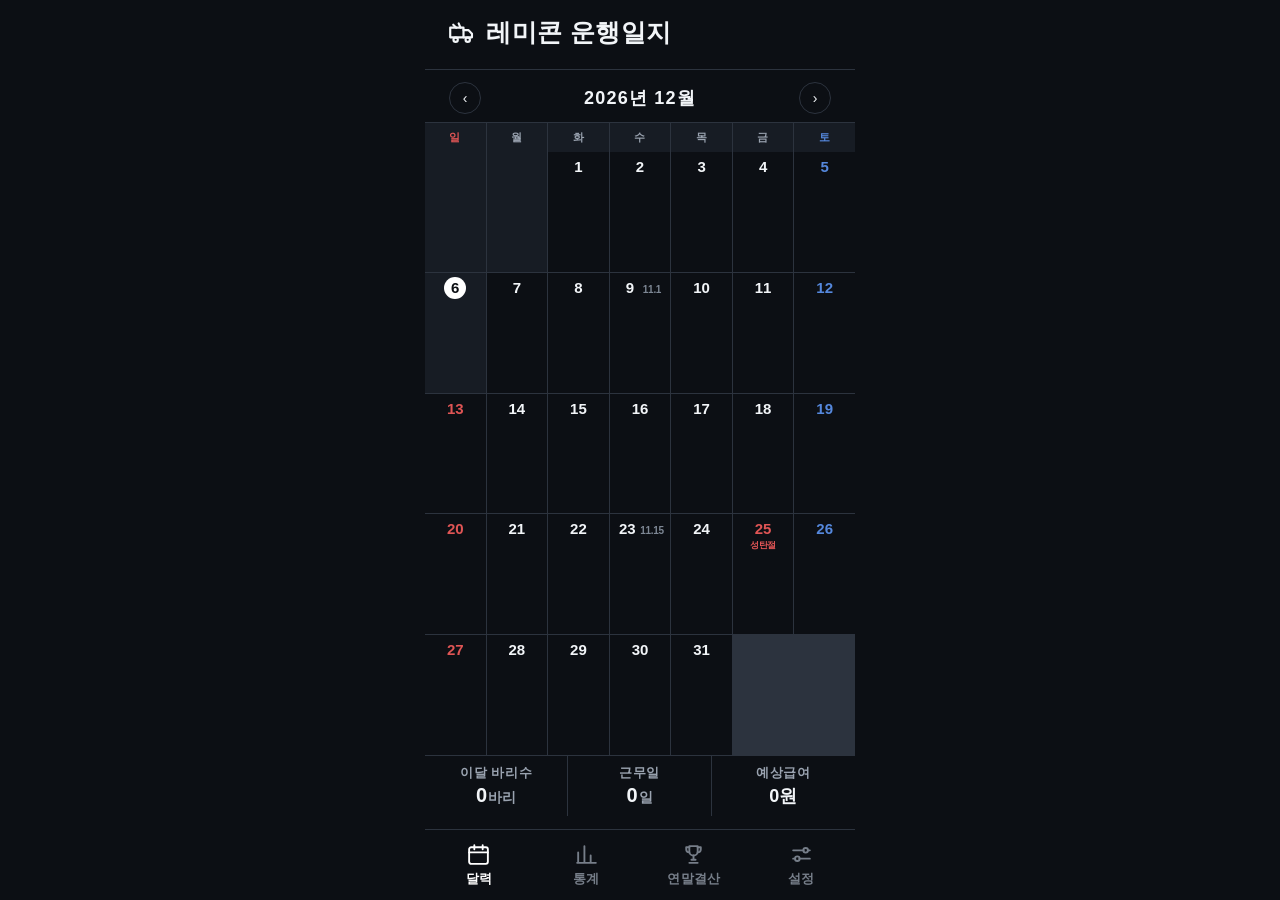
==== index.html @ 8e3e1215 "fix: 종료 km 미입력 시 운행거리·유류량이 마이너스로 나오던 문제 시작 km만 입력하고 종료 km가 비어 있으면 하루 운행거리가 0 - skm 으로 계산되어 통계 탭에 -2," ====
<!DOCTYPE html>
<html lang="ko">
<head>
<meta charset="UTF-8">
<meta name="viewport" content="width=device-width, initial-scale=1.0, minimum-scale=1.0, maximum-scale=1.0, user-scalable=no">
<meta name="apple-mobile-web-app-capable" content="yes">
<meta name="apple-mobile-web-app-status-bar-style" content="black-translucent">
<meta name="apple-mobile-web-app-title" content="운행일지">
<title>🚛 레미콘 운행일지</title>
<link rel="stylesheet" href="css/style.css?v=13">
<link rel="manifest" href="manifest.json">
</head>
<body>
<div class="app">
  <div id="ptr-indicator" class="ptr-indicator">
    <span class="ptr-icon">🔄</span>
    <span class="ptr-text">당겨서 새로고침</span>
  </div>
  <div class="hdr">
    <div>
      <div class="hdr-t"><svg class="hdr-ic" viewBox="0 0 24 24" fill="none" stroke="currentColor" stroke-width="1.8" stroke-linecap="round" stroke-linejoin="round"><path d="M1 8h11v8H1z"/><path d="M12 10h4l3 3v3h-7"/><circle cx="5.5" cy="18" r="1.8"/><circle cx="15.5" cy="18" r="1.8"/><path d="M3.5 5.5 6 8M8 4.5 9.5 8"/></svg>레미콘 운행일지</div>
      <div class="hdr-s" id="hS"></div>
    </div>
  </div>
  <div class="content" id="mc"></div>
  <nav class="nav">
    <button class="nb on" id="nbCalendar" onclick="go('calendar')"><span class="ni"><svg viewBox="0 0 24 24" fill="none" stroke="currentColor" stroke-width="1.8" stroke-linecap="round" stroke-linejoin="round"><rect x="3" y="5" width="18" height="16" rx="2"/><path d="M3 10h18M8 3v4M16 3v4"/></svg></span>달력</button>
    <button class="nb" id="nbStats" onclick="go('stats')"><span class="ni"><svg viewBox="0 0 24 24" fill="none" stroke="currentColor" stroke-width="1.8" stroke-linecap="round" stroke-linejoin="round"><path d="M4 20V10M10 20V4M16 20v-7M21 20H3"/></svg></span>통계</button>
    <button class="nb" id="nbAnnual" onclick="go('annual')"><span class="ni"><svg viewBox="0 0 24 24" fill="none" stroke="currentColor" stroke-width="1.8" stroke-linecap="round" stroke-linejoin="round"><path d="M8 4h8v5a4 4 0 0 1-8 0z"/><path d="M8 5H5v2a3 3 0 0 0 3 3M16 5h3v2a3 3 0 0 1-3 3M12 13v4M8 20h8M10 17h4"/></svg></span>연말결산</button>
    <button class="nb" id="nbConfig" onclick="go('config')"><span class="ni"><svg viewBox="0 0 24 24" fill="none" stroke="currentColor" stroke-width="1.8" stroke-linecap="round" stroke-linejoin="round"><path d="M4 8h10M18 8h2M4 16h2M10 16h10"/><circle cx="16" cy="8" r="2.2"/><circle cx="8" cy="16" r="2.2"/></svg></span>설정</button>
  </nav>
</div>
<script src="js/kcal.js?v=1"></script>
<script src="js/app.js?v=17"></script>
<script>
if('serviceWorker' in navigator) {
  navigator.serviceWorker.register('./sw.js').then(function(reg) {
    /* 새 버전을 다 받아두면 하단에 띠를 띄운다.
       controller 가 있다는 건 이미 쓰던 앱이 있다는 뜻 — 최초 설치는 제외된다.
       자동 새로고침은 하지 않는다 (기록 쓰던 중이면 입력이 날아간다) */
    reg.addEventListener('updatefound', function() {
      var sw = reg.installing;
      if (!sw) return;
      sw.addEventListener('statechange', function() {
        if (sw.state === 'installed' && navigator.serviceWorker.controller) {
          if (window.showUpdateBar) window.showUpdateBar();
        }
      });
    });
  }).catch(function(){});
}
</script>
</body>
</html>
---- css/style.css ----
/* ── 리셋 ── */
*{box-sizing:border-box;margin:0;padding:0}

/* ── D-DIN 폰트 (SpaceX 서체 대안: Inter) ── */
@import url('https://fonts.googleapis.com/css2?family=Inter:wght@400;700&display=swap');

/* ── 디자인 토큰 (SpaceX 팔레트) ── */
:root{
  /* Surface — 순수 블랙 대신 층이 보이는 다크 그레이 */
  --canvas-night:#0c0f14;
  --canvas-night-soft:#171c24;
  --canvas-light:#ffffff;
  --canvas-cool:#f4f5f7;

  /* Hairline */
  --hairline-dark:#2c333e;
  --hairline-light:#e3e6ea;

  /* Text */
  --on-primary:#f2f5f8;
  --on-primary-mute:#c3cad4;
  --ink:#000000;
  --ink-mute:#5a5a5f;

  /* Spacing */
  --sp-xxs:4px;
  --sp-xs:8px;
  --sp-sm:12px;
  --sp-md:16px;
  --sp-lg:18px;
  --sp-xl:24px;
  --sp-xxl:32px;
  --sp-huge:48px;

  /* Radius */
  --r-xs:4px;
  --r-sm:8px;
  --r-md:16px;
  --r-pill:32px;

  /* Theme alias — 기존 --th-* 참조 코드와 호환 */
  --th-primary:#0c0f14;
  --th-primary-dark:#171c24;
  --th-accent:#ffffff;
  --th-bg:#0c0f14;
  --th-bg2:#171c24;
  --th-border:#2c333e;
  --th-text:#f2f5f8;
  --th-muted:#9aa3b0;
  --th-nav-active:#ffffff;
  --th-btn-save:#ffffff;

  /* 달력 날짜 색 — 일요일·공휴일 / 토요일 / 음력·절기 / 등록 기념일 */
  --th-holiday:#e05555;
  --th-sat:#5588dd;
  --th-lunar:#7d8794;
  --th-event:#e8a33d;

  /* Badges - Dark Mode (Default) — 대비 강화 */
  --badge-fuel-bg: rgba(52, 211, 153, 0.22);
  --badge-fuel-text: #52e5ae;
  --badge-ot-bg: rgba(167, 139, 250, 0.24);
  --badge-ot-text: #c4b0fc;
  --badge-toll-bg: rgba(96, 165, 250, 0.24);
  --badge-toll-text: #8fc0ff;
  --badge-ww-bg: rgba(16, 185, 129, 0.24);
  --badge-ww-text: #4be3b0;
  --badge-ot2-bg: rgba(251, 146, 60, 0.24);
  --badge-ot2-text: #ffab5e;
}

/* ── 화이트 테마 (전체 팔레트 반전) ── */
html.theme-white{
  --th-primary:#ffffff;
  --th-primary-dark:#f4f5f7;
  --th-accent:#111418;
  --th-bg:#ffffff;
  --th-bg2:#f4f5f7;
  --th-border:#e0e3e8;
  --th-text:#111418;
  --th-muted:#667080;
  --th-nav-active:#111418;
  --th-btn-save:#111418;
  --on-primary:#111418;
  --on-primary-mute:#495261;
  --canvas-night:#ffffff;
  --canvas-night-soft:#f4f5f7;
  --hairline-dark:#e0e3e8;

  /* 달력 날짜 색 — 흰 배경에서 대비가 나오도록 어둡게 */
  --th-holiday:#d32f2f;
  --th-sat:#1a5fb4;
  --th-lunar:#8a94a3;
  --th-event:#b06000;

  /* Badges - Light Mode */
  --badge-fuel-bg: #e6f4ea;
  --badge-fuel-text: #137333;
  --badge-ot-bg: #f3e8fd;
  --badge-ot-text: #681da8;
  --badge-toll-bg: #e8f0fe;
  --badge-toll-text: #1a73e8;
  --badge-ww-bg: #e6f4ea;
  --badge-ww-text: #137333;
  --badge-ot2-bg: #fef7e0;
  --badge-ot2-text: #b06000;
}

/* ── 폰트 기본 ── */
body{
  font-family:'Inter','Arial Narrow',Arial,sans-serif;
  overscroll-behavior:none;
  user-select:none;
  -webkit-user-select:none;
  touch-action:manipulation;
  background:var(--canvas-night);
  color:var(--on-primary);
}

/* ── 앱 레이아웃 ── */
.app{
  max-width:430px;
  margin:0 auto;
  display:flex;
  flex-direction:column;
  background:var(--canvas-night);
  color:var(--on-primary);
  min-height:100vh;
  min-height:100dvh;
  height:100vh;
  height:100dvh;
  position: relative;
  overflow: hidden;
}

/* ── 헤더 ── */
.hdr{
  background:transparent;
  color:var(--on-primary);
  padding:var(--sp-md) var(--sp-xl);
  padding-top:max(var(--sp-md),env(safe-area-inset-top));
  display:flex;
  align-items:center;
  position:sticky;
  top:0;
  z-index:10;
  border-bottom:1px solid var(--hairline-dark);
  background:var(--canvas-night);
}
.hdr-t{
  font-size:25px;
  font-weight:700;
  letter-spacing:0.5px;
  color:var(--on-primary);
}
.hdr-s{
  font-size:15px;
  color:var(--on-primary-mute);
  margin-top:4px;
  letter-spacing:0.5px;
}

/* ── 컨텐츠 영역 ── */
.content{
  flex:1;
  overflow-y:auto;
  padding-bottom:calc(88px + env(safe-area-inset-bottom));
  touch-action:pan-y;
}

/* ── 하단 네비게이션 ── */
.nav{
  position:fixed;
  bottom:0;
  left:50%;
  transform:translateX(-50%);
  width:100%;
  max-width:430px;
  background:var(--canvas-night);
  border-top:1px solid var(--hairline-dark);
  display:flex;
  z-index:10;
  padding-bottom:calc(env(safe-area-inset-bottom) + 6px);
  padding-top:4px;
}
.nb{
  flex:1;
  padding:8px 0 6px;
  background:none;
  border:none;
  cursor:pointer;
  display:flex;
  flex-direction:column;
  align-items:center;
  gap:3px;
  color:var(--th-muted);
  font-size:13px;
  font-weight:700;
  letter-spacing:0.2px;
  font-family:'Inter','Arial Narrow',Arial,sans-serif;
  opacity:.75;
}
.nb.on{color:var(--th-nav-active);opacity:1}
.ni{display:flex;align-items:center;justify-content:center}
.ni svg{width:25px;height:25px;display:block}
.hdr-t{display:flex;align-items:center;gap:8px}
.hdr-ic{width:29px;height:29px;flex-shrink:0}

/* ── 달력 ── */
.mnav{
  display:flex;
  align-items:center;
  justify-content:space-between;
  padding:var(--sp-sm) var(--sp-xl) var(--sp-xs);
}
.ml{
  font-size:18px;
  font-weight:700;
  letter-spacing:1.2px;
  text-transform:uppercase;
  color:var(--on-primary);
}
.ma{
  background:transparent;
  border:1px solid var(--hairline-dark);
  border-radius:var(--r-pill);
  width:32px;
  height:32px;
  cursor:pointer;
  color:var(--on-primary);
  font-size:14px;
  display:flex;
  align-items:center;
  justify-content:center;
}
.ma:active{background:rgba(255,255,255,.08)}

/* 캘린더 꽉차게 */
.content.cal-mode{display:flex;flex-direction:column;overflow:hidden;min-height:0;padding-bottom:calc(84px + env(safe-area-inset-bottom))}
.cal-page{flex:1;display:flex;flex-direction:column;min-height:0;overflow:hidden}
.cgrid{min-height:0}
.cc{min-height:0}
.cweek{display:grid;grid-template-columns:repeat(7,1fr);background:var(--hairline-dark);gap:1px;border-top:1px solid var(--hairline-dark)}
.cgrid{display:grid;grid-template-columns:repeat(7,1fr);gap:1px;background:var(--hairline-dark);flex:1;grid-auto-rows:1fr;overflow:hidden}
.ch{
  background:var(--canvas-night-soft);
  text-align:center;
  font-size:11px;
  font-weight:700;
  letter-spacing:0.8px;
  text-transform:uppercase;
  padding:7px 0;
  color:var(--th-muted);
}
.ch:first-child{color:var(--th-holiday)}.ch:last-child{color:var(--th-sat)}
.cc{
  background:var(--canvas-night);
  padding:4px 2px;
  cursor:pointer;
  display:flex;
  flex-direction:column;
  align-items:center;
  gap:1px;
  overflow:hidden;
}
.cc:active{opacity:.6}.cc.empty{background:var(--canvas-night-soft);cursor:default}
.cc.today{background:var(--canvas-night-soft)}
.cc.today .dn{
  background:var(--th-accent);
  color:var(--canvas-night)!important;
  border-radius:50%;
  width:22px;height:22px;
  display:flex;align-items:center;justify-content:center;
  font-weight:700;
}
.cc:nth-child(7n+1) .dn{color:var(--th-holiday)}.cc:nth-child(7n) .dn{color:var(--th-sat)}
.dn{font-size:15px;font-weight:700;line-height:22px;min-width:22px;text-align:center;letter-spacing:0}

/* ── 음력 · 공휴일 (반드시 위 nth-child 규칙 뒤에 둘 것 — 특정도가 같아 순서로 이긴다) ── */
.dtop{display:flex;align-items:baseline;justify-content:center;gap:2px;max-width:100%;flex-shrink:0}
/* 초하루·보름에만 나오므로 매일 찍을 때보다 조금 키웠다 */
.lun{font-size:10px;font-weight:700;line-height:1;color:var(--th-lunar);letter-spacing:-0.3px;flex-shrink:0}
.dsub{
  font-size:9px;font-weight:600;line-height:1.1;letter-spacing:-0.5px;
  max-width:100%;white-space:nowrap;overflow:hidden;text-overflow:ellipsis;flex-shrink:0;
  color:var(--th-lunar);
}
.dsub.holi{color:var(--th-holiday)}
.dsub.event{color:var(--th-event)}
.cgrid .cc .dn.holi{color:var(--th-holiday)}
/* 오늘이 공휴일이면 흰 알약 대신 빨간 알약 */
.cc.today .dn.holi{background:var(--th-holiday);color:#fff!important}

/* 스와이프 애니메이션 */
@keyframes slideFromRight{from{opacity:0;transform:translateX(36px)}to{opacity:1;transform:translateX(0)}}
@keyframes slideFromLeft{from{opacity:0;transform:translateX(-36px)}to{opacity:1;transform:translateX(0)}}
.cal-page.anim-left{animation:slideFromRight .26s cubic-bezier(.22,.61,.36,1)}
.cal-page.anim-right{animation:slideFromLeft .26s cubic-bezier(.22,.61,.36,1)}

.cbadge{border-radius:var(--r-xs);font-size:11px;font-weight:700;min-width:24px;height:19px;padding:0 4px;display:flex;align-items:center;justify-content:center;letter-spacing:0.3px}
.cbadge-off{font-size:10px;border-radius:var(--r-xs);padding:2px 4px;height:17px;display:flex;align-items:center;font-weight:700}
.off-v{background:rgba(255,200,0,.15);color:#d4a800}.off-r{background:rgba(220,50,50,.15);color:#e05555}
.mini-row{display:flex;gap:3px;flex-wrap:wrap;justify-content:center;max-width:100%}
.mbadge{font-size:9px;font-weight:700;border-radius:4px;padding:2px 4px;line-height:1.4;display:inline-block}
.mbadge.fuel{background:var(--badge-fuel-bg);color:var(--badge-fuel-text)}
.mbadge.ot{background:var(--badge-ot-bg);color:var(--badge-ot-text)}
.mbadge.toll{background:var(--badge-toll-bg);color:var(--badge-toll-text)}
.mbadge.ww{background:var(--badge-ww-bg);color:var(--badge-ww-text)}
.mbadge.ot2{background:var(--badge-ot2-bg);color:var(--badge-ot2-text)}
.wbadge{background:rgba(5,150,105,.2);color:#34d399}.ot2badge{background:rgba(124,58,237,.2);color:#a78bfa}
.dots{display:flex;gap:2px;margin-top:1px}.dot{width:4px;height:4px;border-radius:50%}
.df{background:#34d399}.dp{background:#fbbf24}.dph{background:#f87171}.dt{background:#60a5fa}

/* 하단 요약 바 */
.sbar{display:grid;grid-template-columns:repeat(3,1fr);border-top:1px solid var(--hairline-dark);flex-shrink:0}
.si{padding:8px 4px;text-align:center;border-right:1px solid var(--hairline-dark)}.si:last-child{border-right:none}
.sl{font-size:13px;color:var(--th-muted);margin-bottom:2px;letter-spacing:0.6px;text-transform:uppercase;font-weight:700}
.sv{font-size:20px;font-weight:700;color:var(--on-primary);white-space:nowrap}.su{font-size:14px;color:var(--th-muted);margin-left:1px}
.legend{padding:6px 12px;display:flex;gap:6px;flex-wrap:wrap;border-bottom:1px solid var(--hairline-dark)}
.li{display:flex;align-items:center;gap:3px;font-size:9px;color:var(--th-muted);letter-spacing:0.3px}.lsw{width:12px;height:10px;border-radius:2px}

/* ── 섹션 헤더 ── */
.shdr,.sec{
  font-size:18px;
  font-weight:700;
  color:var(--th-accent);
  margin:20px 0 10px;
  padding:6px 0 6px var(--sp-xl);
  letter-spacing:0.5px;
  border-bottom:1px solid var(--hairline-dark);
}
.shdr:first-child,.sec:first-child{margin-top:0}

/* ── 기록 폼 ── */
.ef{padding:var(--sp-md) var(--sp-xl) var(--sp-xxl)}
.field{margin-bottom:12px}
.fl{
  font-size:13px;
  color:var(--th-muted);
  margin-bottom:6px;
  display:block;
  font-weight:700;
  letter-spacing:0.8px;
  text-transform:uppercase;
}
.field input,.field textarea,.field select{
  width:100%;
  padding:11px var(--sp-md);
  border:1px solid var(--hairline-dark);
  border-radius:var(--r-xs);
  font-size:17px;
  background:var(--canvas-night-soft);
  color:var(--on-primary);
  outline:none;
  -webkit-appearance:none;
  user-select:text;
  -webkit-user-select:text;
  font-family:'Inter','Arial Narrow',Arial,sans-serif;
}
.field input:focus,.field textarea:focus,.field select:focus{border-color:rgba(255,255,255,.5)}
.field textarea{resize:none;min-height:60px;font-size:16px}
/* 드롭다운도 입력칸과 같은 모양으로 (기본 브라우저 스타일이 테마와 어긋난다) */
.field select{
  font-size:16px;padding-right:26px;cursor:pointer;
  background-image:url("data:image/svg+xml;charset=utf8,%3Csvg xmlns='http://www.w3.org/2000/svg' viewBox='0 0 12 8'%3E%3Cpath d='M1 1l5 5 5-5' fill='none' stroke='%239aa3b0' stroke-width='1.6' stroke-linecap='round'/%3E%3C/svg%3E");
  background-repeat:no-repeat;background-position:right 9px center;background-size:11px;
}
.field select:disabled{opacity:.45;cursor:default}
.r2{display:grid;grid-template-columns:1fr 1fr;gap:9px}
.kmh{font-size:14px;color:var(--th-muted);margin-top:3px}

/* ── 토글 버튼 그룹 ── */
.btns{display:flex;gap:5px}
/* 설정 행(.srow) 안의 켜기/끄기 — 폭을 주지 않으면 동그랗게 찌그러진다 */
.btns.tgl{width:120px;flex-shrink:0}
.btns.tgl .btn{padding:8px 0;font-size:14px}
.btn{
  flex:1;
  padding:9px 4px;
  border:1px solid var(--hairline-dark);
  border-radius:var(--r-pill);
  background:transparent;
  font-size:14px;
  font-weight:700;
  letter-spacing:0.6px;
  text-transform:uppercase;
  cursor:pointer;
  color:var(--th-muted);
  text-align:center;
  font-family:'Inter','Arial Narrow',Arial,sans-serif;
}
.btn.on{background:transparent!important;color:var(--on-primary)!important;border-color:var(--on-primary)!important}
.btn.off-btn.on{color:#fbbf24!important;border-color:#fbbf24!important}
.btn.rep-btn.on{color:#f87171!important;border-color:#f87171!important}
.tbts{display:flex;gap:6px}
.tbt{
  flex:1;
  padding:9px 4px;
  border:1px solid var(--hairline-dark);
  border-radius:var(--r-pill);
  background:transparent;
  font-size:14px;
  font-weight:700;
  letter-spacing:0.6px;
  text-transform:uppercase;
  cursor:pointer;
  color:var(--th-muted);
  text-align:center;
  font-family:'Inter','Arial Narrow',Arial,sans-serif;
}
.tbt.on{background:transparent!important;color:#a78bfa!important;border-color:#a78bfa!important;font-weight:700}
.chint{font-size:15px;font-weight:700;margin-top:4px;letter-spacing:0.3px}

/* ── 카드 공통 ── */
.fuel-card,.km-card,.toll-card{
  background:var(--canvas-night-soft);
  border-radius:var(--r-sm);
  overflow:hidden;
  margin-top:8px;
  border:1px solid var(--hairline-dark);
}
.fuel-card-title,.km-card-title,.toll-card-title{
  background:transparent;
  color:var(--th-muted);
  font-size:12px;
  font-weight:700;
  padding:7px var(--sp-md);
  letter-spacing:1.17px;
  text-transform:uppercase;
  border-bottom:1px solid var(--hairline-dark);
}
.fcrow{display:flex;justify-content:space-between;align-items:center;padding:8px var(--sp-md);border-bottom:1px solid var(--hairline-dark)}
.fcrow:last-child{border-bottom:none}
.fck{font-size:14px;color:var(--th-muted);letter-spacing:0.3px}.fcv{font-size:16px;font-weight:700;color:var(--on-primary)}
.fcv.plus{color:#34d399}.fcv.minus{color:#f87171}.fcv.neutral{color:var(--on-primary)}.fcv.blue{color:#60a5fa}
.fuel-balance-big,.km-total-bar,.toll-total-bar{
  background:var(--canvas-night-soft);
  border-top:1px solid var(--hairline-dark);
  padding:10px var(--sp-md);
  display:flex;
  justify-content:space-between;
  align-items:center;
}
.fbb-label,.km-total-label,.toll-total-label{font-size:12px;color:var(--th-muted);font-weight:700;letter-spacing:0.8px;text-transform:uppercase}
.fbb-val,.km-total-val,.toll-total-val{font-size:22px;font-weight:700;color:var(--on-primary)}
.toll-row{display:flex;justify-content:space-between;align-items:center;padding:7px var(--sp-md);border-bottom:1px solid var(--hairline-dark)}
.toll-row:last-child{border-bottom:none}
.toll-key{font-size:14px;color:var(--th-muted)}.toll-val{font-size:16px;font-weight:700;color:var(--on-primary)}

/* ── 업데이트 알림 팝업 · 내역 ──
   showToast 가 z-index:9999 라 그 아래인 9998 을 쓴다 */
.wn-bg{
  position:fixed;top:0;left:0;right:0;bottom:0;
  background:rgba(0,0,0,.6);
  z-index:9998;
  display:flex;align-items:center;justify-content:center;
  padding:24px;
  animation:wnIn .18s ease;
}
@keyframes wnIn{from{opacity:0}to{opacity:1}}
.wn{
  background:var(--th-bg2);
  border:1px solid var(--th-border);
  border-radius:14px;
  padding:20px;
  width:100%;max-width:340px;max-height:70vh;
  overflow-y:auto;
  box-shadow:0 12px 40px rgba(0,0,0,.45);
}
.wn-ver{font-size:13px;font-weight:700;color:var(--th-muted);letter-spacing:0.4px}
.wn-t{font-size:19px;font-weight:700;color:var(--on-primary);margin:4px 0 12px;line-height:1.4}
.wn-list{list-style:none;padding:0;margin:0}
.wn-list li{
  font-size:15px;line-height:1.6;color:var(--on-primary-mute);
  padding-left:14px;position:relative;margin-bottom:7px;
}
.wn-list li:before{content:'·';position:absolute;left:3px;color:var(--th-muted);font-weight:700}
.wn-btn{margin-top:16px;margin-bottom:0}
/* 설정탭 내역 목록 */
.cl-item{padding:12px 0;border-bottom:1px solid var(--hairline-dark)}
.cl-item:last-child{border-bottom:none;padding-bottom:2px}
.cl-t{font-size:16px;font-weight:700;color:var(--on-primary);margin:3px 0 8px;line-height:1.4}

/* ── 새 버전 알림 띠 ── 하단 탭바 위에 둔다 (상단은 헤더·당겨서새로고침이 쓴다) */
.upbar{
  position:fixed;left:0;right:0;
  bottom:calc(84px + env(safe-area-inset-bottom));
  z-index:9998;
  display:flex;align-items:center;justify-content:space-between;gap:10px;
  margin:0 12px;padding:11px 14px;
  background:var(--th-bg2);
  border:1px solid var(--th-border);
  border-radius:var(--r-sm);
  box-shadow:0 6px 24px rgba(0,0,0,.4);
  animation:upIn .22s ease;
}
@keyframes upIn{from{opacity:0;transform:translateY(10px)}to{opacity:1;transform:translateY(0)}}
.upbar span{font-size:15px;font-weight:600;color:var(--on-primary)}
.upbar button{
  flex-shrink:0;
  background:var(--th-btn-save);color:var(--th-bg);
  border:none;border-radius:var(--r-pill);
  padding:8px 15px;font-size:14px;font-weight:700;cursor:pointer;
  font-family:inherit;
}

/* ── 항목 카드 ── */
.item-card{
  background:var(--canvas-night-soft);
  border-radius:var(--r-sm);
  padding:11px var(--sp-md);
  margin-bottom:8px;
  border:1px solid var(--hairline-dark);
}
.item-hdr{display:flex;align-items:center;justify-content:space-between;margin-bottom:10px}
.item-title{font-size:12px;font-weight:700;color:var(--th-muted);letter-spacing:0.8px;text-transform:uppercase}
.item-rm{
  background:transparent;
  border:1px solid var(--hairline-dark);
  border-radius:var(--r-pill);
  color:var(--th-muted);
  cursor:pointer;
  font-size:12px;
  font-weight:700;
  letter-spacing:0.5px;
  text-transform:uppercase;
  padding:3px 10px;
}
.item-fields{display:flex;flex-direction:column;gap:9px}.item-fields .field{margin:0}
.add-btn{
  width:100%;
  padding:10px;
  border:1px dashed var(--hairline-dark);
  border-radius:var(--r-pill);
  background:transparent;
  color:var(--th-muted);
  font-size:14px;
  font-weight:700;
  letter-spacing:0.6px;
  text-transform:uppercase;
  cursor:pointer;
  margin-top:4px;
  font-family:'Inter','Arial Narrow',Arial,sans-serif;
}


/* ── 저장/삭제 버튼 ── */
.bsave{
  width:100%;
  padding:14px;
  background:transparent;
  color:var(--th-btn-save);
  border:1px solid var(--th-btn-save);
  border-radius:var(--r-pill);
  font-size:15px;
  font-weight:700;
  letter-spacing:1.17px;
  text-transform:uppercase;
  cursor:pointer;
  margin-top:8px;
  font-family:'Inter','Arial Narrow',Arial,sans-serif;
}
.bsave:active{background:rgba(255,255,255,.08)}
.bdel{
  width:100%;
  padding:11px;
  background:transparent;
  color:#f87171;
  border:1px solid #f87171;
  border-radius:var(--r-pill);
  font-size:14px;
  font-weight:700;
  letter-spacing:0.8px;
  text-transform:uppercase;
  cursor:pointer;
  margin-top:7px;
  font-family:'Inter','Arial Narrow',Arial,sans-serif;
}

/* ── 통계/결산 ── */
.sp{padding:var(--sp-md) var(--sp-xl) var(--sp-xxl)}
.mgrid{display:grid;grid-template-columns:1fr 1fr;gap:7px}
.mc{
  background:var(--canvas-night-soft);
  border-radius:var(--r-sm);
  padding:12px var(--sp-md);
  border:1px solid var(--hairline-dark);
}
.mc.full{grid-column:1/-1}.mc.dk{background:var(--canvas-night-soft);border-color:rgba(255,255,255,.15)}
.mk{
  font-size:12px;
  color:var(--th-muted);
  margin-bottom:4px;
  letter-spacing:0.8px;
  text-transform:uppercase;
  font-weight:700;
}
.mc.dk .mk{color:var(--th-muted)}
.mv{font-size:25px;font-weight:700;color:var(--on-primary)}.mu{font-size:14px;font-weight:400;margin-left:2px;opacity:0.6}
.mc.dk .mv{color:var(--on-primary)}
.fb{
  background:var(--canvas-night-soft);
  border-radius:var(--r-sm);
  padding:3px var(--sp-md);
  margin-bottom:10px;
  border:1px solid var(--hairline-dark);
}
.fr{display:flex;justify-content:space-between;align-items:center;padding:8px 0;border-bottom:1px solid var(--hairline-dark)}.fr:last-child{border-bottom:none}
.fk{font-size:14px;color:var(--th-muted)}.fv{font-size:16px;font-weight:700;color:var(--on-primary)}
.ot2i{
  background:var(--canvas-night-soft);
  border-radius:var(--r-sm);
  padding:9px var(--sp-md);
  margin-bottom:6px;
  border:1px solid var(--hairline-dark);
  border-left:2px solid #a78bfa;
}
.ot2i.mo{border-left-color:#f87171}
.ot2d{font-size:13px;color:var(--th-muted);margin-bottom:3px;letter-spacing:0.3px;text-transform:uppercase;font-weight:700}
.ot2n{font-size:16px;font-weight:700;display:flex;align-items:center;flex-wrap:wrap;gap:5px;color:var(--on-primary)}
.ot2tp{font-size:12px;font-weight:700;padding:2px 7px;border-radius:var(--r-pill);letter-spacing:0.5px;text-transform:uppercase}
.tc{background:rgba(167,139,250,.15);color:#a78bfa;border:1px solid rgba(167,139,250,.3)}.tm{background:rgba(248,113,113,.15);color:#f87171;border:1px solid rgba(248,113,113,.3)}
.wwi{
  background:var(--canvas-night-soft);
  border-radius:var(--r-sm);
  padding:9px var(--sp-md);
  margin-bottom:6px;
  border:1px solid var(--hairline-dark);
  border-left:2px solid #34d399;
}
.emsg{
  text-align:center;
  color:var(--th-muted);
  font-size:15px;
  font-weight:700;
  letter-spacing:0.6px;
  text-transform:uppercase;
  padding:18px;
  background:var(--canvas-night-soft);
  border-radius:var(--r-sm);
  border:1px solid var(--hairline-dark);
}

/* ── 설정 ── */
.cfg-page{padding:var(--sp-md) var(--sp-xl) var(--sp-xxl)}
.cfg-sec{
  font-size:18px;
  font-weight:700;
  color:var(--th-accent);
  letter-spacing:0.5px;
  margin:20px 0 8px;
  border-bottom:1px solid var(--hairline-dark);
  padding-bottom:5px;
}
.cfg-sec:first-child{margin-top:0}
.sblk{background:var(--canvas-night-soft);border-radius:var(--r-sm);overflow:hidden;margin-bottom:12px;border:1px solid var(--hairline-dark)}
.srow{display:flex;align-items:center;justify-content:space-between;padding:12px var(--sp-md);border-bottom:1px solid var(--hairline-dark)}.srow:last-child{border-bottom:none}
.slbl{font-size:16px;color:var(--on-primary);font-weight:500}
.slbl-sub{font-size:13px;color:var(--th-muted);display:block;margin-top:1px;letter-spacing:0.3px}
.sinp{
  width:110px;
  padding:7px 10px;
  border:1px solid var(--hairline-dark);
  border-radius:var(--r-xs);
  font-size:17px;
  text-align:right;
  background:var(--canvas-night);
  color:var(--on-primary);
  user-select:text;
  -webkit-user-select:text;
  font-family:'Inter','Arial Narrow',Arial,sans-serif;
}
.backup-btn{
  width:100%;
  padding:13px;
  border:1px solid var(--hairline-dark);
  border-radius:var(--r-pill);
  font-size:14px;
  font-weight:700;
  letter-spacing:0.8px;
  text-transform:uppercase;
  cursor:pointer;
  margin-bottom:8px;
  display:flex;
  align-items:center;
  justify-content:center;
  gap:8px;
  background:transparent;
  color:var(--on-primary);
  font-family:'Inter','Arial Narrow',Arial,sans-serif;
}
.backup-btn.dl{background:transparent;color:var(--on-primary);border-color:var(--on-primary)}
.backup-btn.ul{background:transparent;color:var(--on-primary-mute);border-color:var(--hairline-dark)}
.backup-btn.danger{background:transparent;color:#f87171;border-color:#f87171}

/* ── 테마 선택 (단일 팔레트로 단순화) ── */
.theme-grid{display:grid;grid-template-columns:repeat(2,1fr);gap:16px;padding:4px 0 8px}
.theme-item{display:flex;flex-direction:column;align-items:center;gap:5px;cursor:pointer}
.theme-circle{
  width:52px;
  height:52px;
  border-radius:50%;
  border:2px solid var(--hairline-dark);
  transition:transform .15s;
}
.theme-item.selected .theme-circle{border-color:var(--on-primary);transform:scale(1.1)}
.theme-name{font-size:11px;color:var(--th-muted);text-align:center;font-weight:700;letter-spacing:0.5px;text-transform:uppercase}

/* ── 당겨서 새로고침 (Pull to Refresh) ── */
.ptr-indicator {
  position: absolute;
  top: -60px;
  left: 0;
  width: 100%;
  height: 60px;
  display: flex;
  align-items: center;
  justify-content: center;
  gap: 8px;
  font-size: 16px;
  font-weight: bold;
  color: var(--th-muted);
  background: var(--canvas-night-soft);
  transition: transform 0.15s ease, opacity 0.15s ease;
  z-index: 100;
  pointer-events: none;
  opacity: 0;
  border-bottom: 1px solid var(--hairline-dark);
}
.ptr-indicator.active {
  color: var(--th-accent);
}
.ptr-indicator.loading .ptr-icon {
  animation: ptr-spin 1s linear infinite;
}
@keyframes ptr-spin {
  from { transform: rotate(0deg); }
  to { transform: rotate(360deg); }
}

/* ── 한 줄 맞춤 ──
   값이 길어도 줄바꿈 대신 한 줄을 유지한다.
   폭이 모자라면 app.js의 fit1()이 그 값만 폰트를 줄인다. */
.hdr .hdr-t{white-space:nowrap}
.hdr > div{min-width:0;flex:1}

.fr,.fcrow,.toll-row{gap:10px}
.fk,.fck,.toll-key{flex:0 0 auto;white-space:nowrap}
.fv,.fcv,.toll-val{flex:1 1 auto;min-width:0;white-space:nowrap;text-align:right}

.mv{white-space:nowrap}
.fbb-val,.km-total-val,.toll-total-val{white-space:nowrap}
.fbb-label,.km-total-label,.toll-total-label{flex:0 0 auto;white-space:nowrap}

.srow{gap:10px}
.srow > div:first-child{min-width:0}
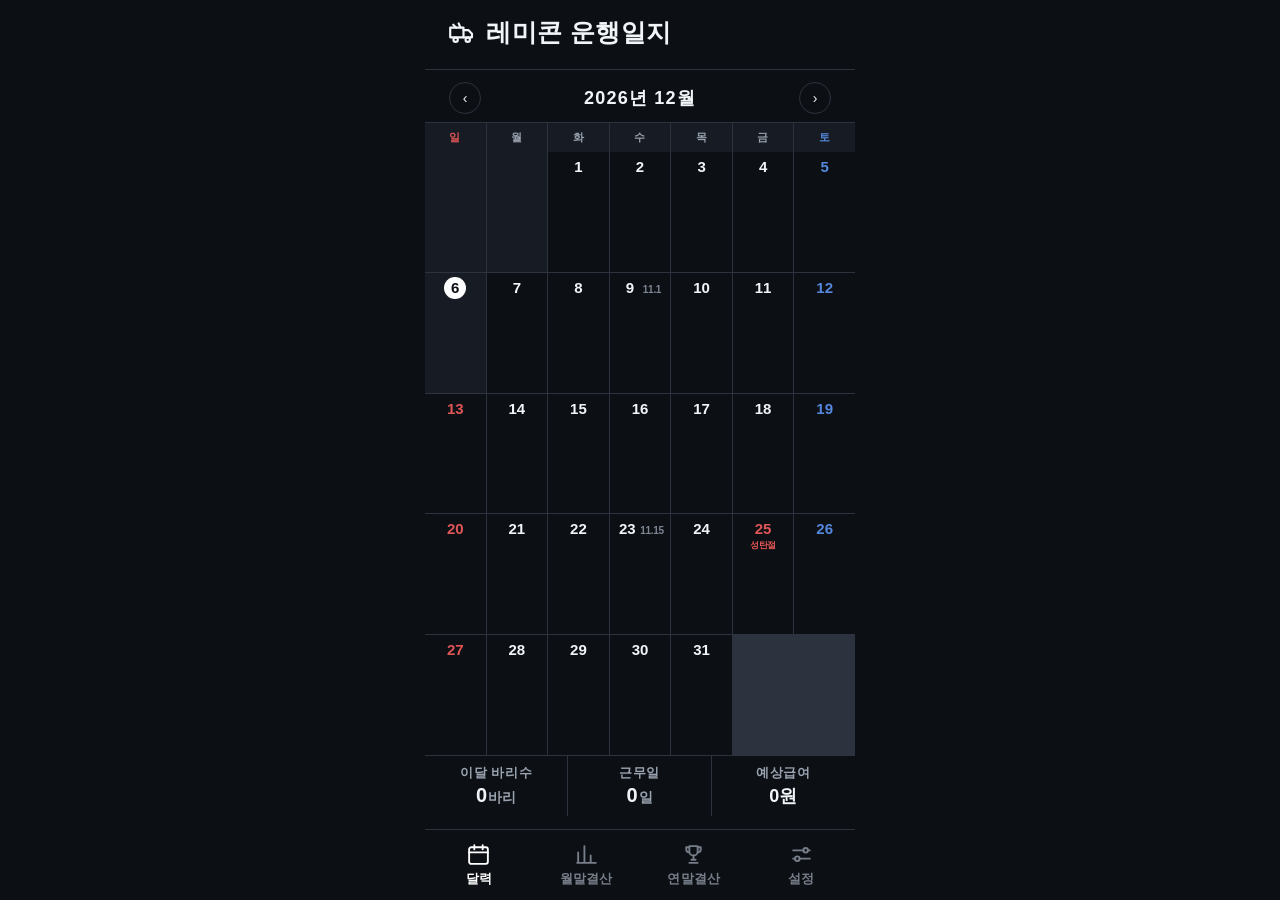
==== commit e24d4e35: "feat: 통계 탭을 월말결산으로 개편 — 전체 누적 km 대신 이달 운행 누적 표시 - 탭 이름 통계 → 월말결산, 헤더 부제도 변경 - 전체 누적 km(기준+계기판) 블록 삭제" ====
--- a/index.html
+++ b/index.html
@@ -25,13 +25,13 @@
   <div class="content" id="mc"></div>
   <nav class="nav">
     <button class="nb on" id="nbCalendar" onclick="go('calendar')"><span class="ni"><svg viewBox="0 0 24 24" fill="none" stroke="currentColor" stroke-width="1.8" stroke-linecap="round" stroke-linejoin="round"><rect x="3" y="5" width="18" height="16" rx="2"/><path d="M3 10h18M8 3v4M16 3v4"/></svg></span>달력</button>
-    <button class="nb" id="nbStats" onclick="go('stats')"><span class="ni"><svg viewBox="0 0 24 24" fill="none" stroke="currentColor" stroke-width="1.8" stroke-linecap="round" stroke-linejoin="round"><path d="M4 20V10M10 20V4M16 20v-7M21 20H3"/></svg></span>통계</button>
+    <button class="nb" id="nbStats" onclick="go('stats')"><span class="ni"><svg viewBox="0 0 24 24" fill="none" stroke="currentColor" stroke-width="1.8" stroke-linecap="round" stroke-linejoin="round"><path d="M4 20V10M10 20V4M16 20v-7M21 20H3"/></svg></span>월말결산</button>
     <button class="nb" id="nbAnnual" onclick="go('annual')"><span class="ni"><svg viewBox="0 0 24 24" fill="none" stroke="currentColor" stroke-width="1.8" stroke-linecap="round" stroke-linejoin="round"><path d="M8 4h8v5a4 4 0 0 1-8 0z"/><path d="M8 5H5v2a3 3 0 0 0 3 3M16 5h3v2a3 3 0 0 1-3 3M12 13v4M8 20h8M10 17h4"/></svg></span>연말결산</button>
     <button class="nb" id="nbConfig" onclick="go('config')"><span class="ni"><svg viewBox="0 0 24 24" fill="none" stroke="currentColor" stroke-width="1.8" stroke-linecap="round" stroke-linejoin="round"><path d="M4 8h10M18 8h2M4 16h2M10 16h10"/><circle cx="16" cy="8" r="2.2"/><circle cx="8" cy="16" r="2.2"/></svg></span>설정</button>
   </nav>
 </div>
 <script src="js/kcal.js?v=1"></script>
-<script src="js/app.js?v=17"></script>
+<script src="js/app.js?v=18"></script>
 <script>
 if('serviceWorker' in navigator) {
   navigator.serviceWorker.register('./sw.js').then(function(reg) {
